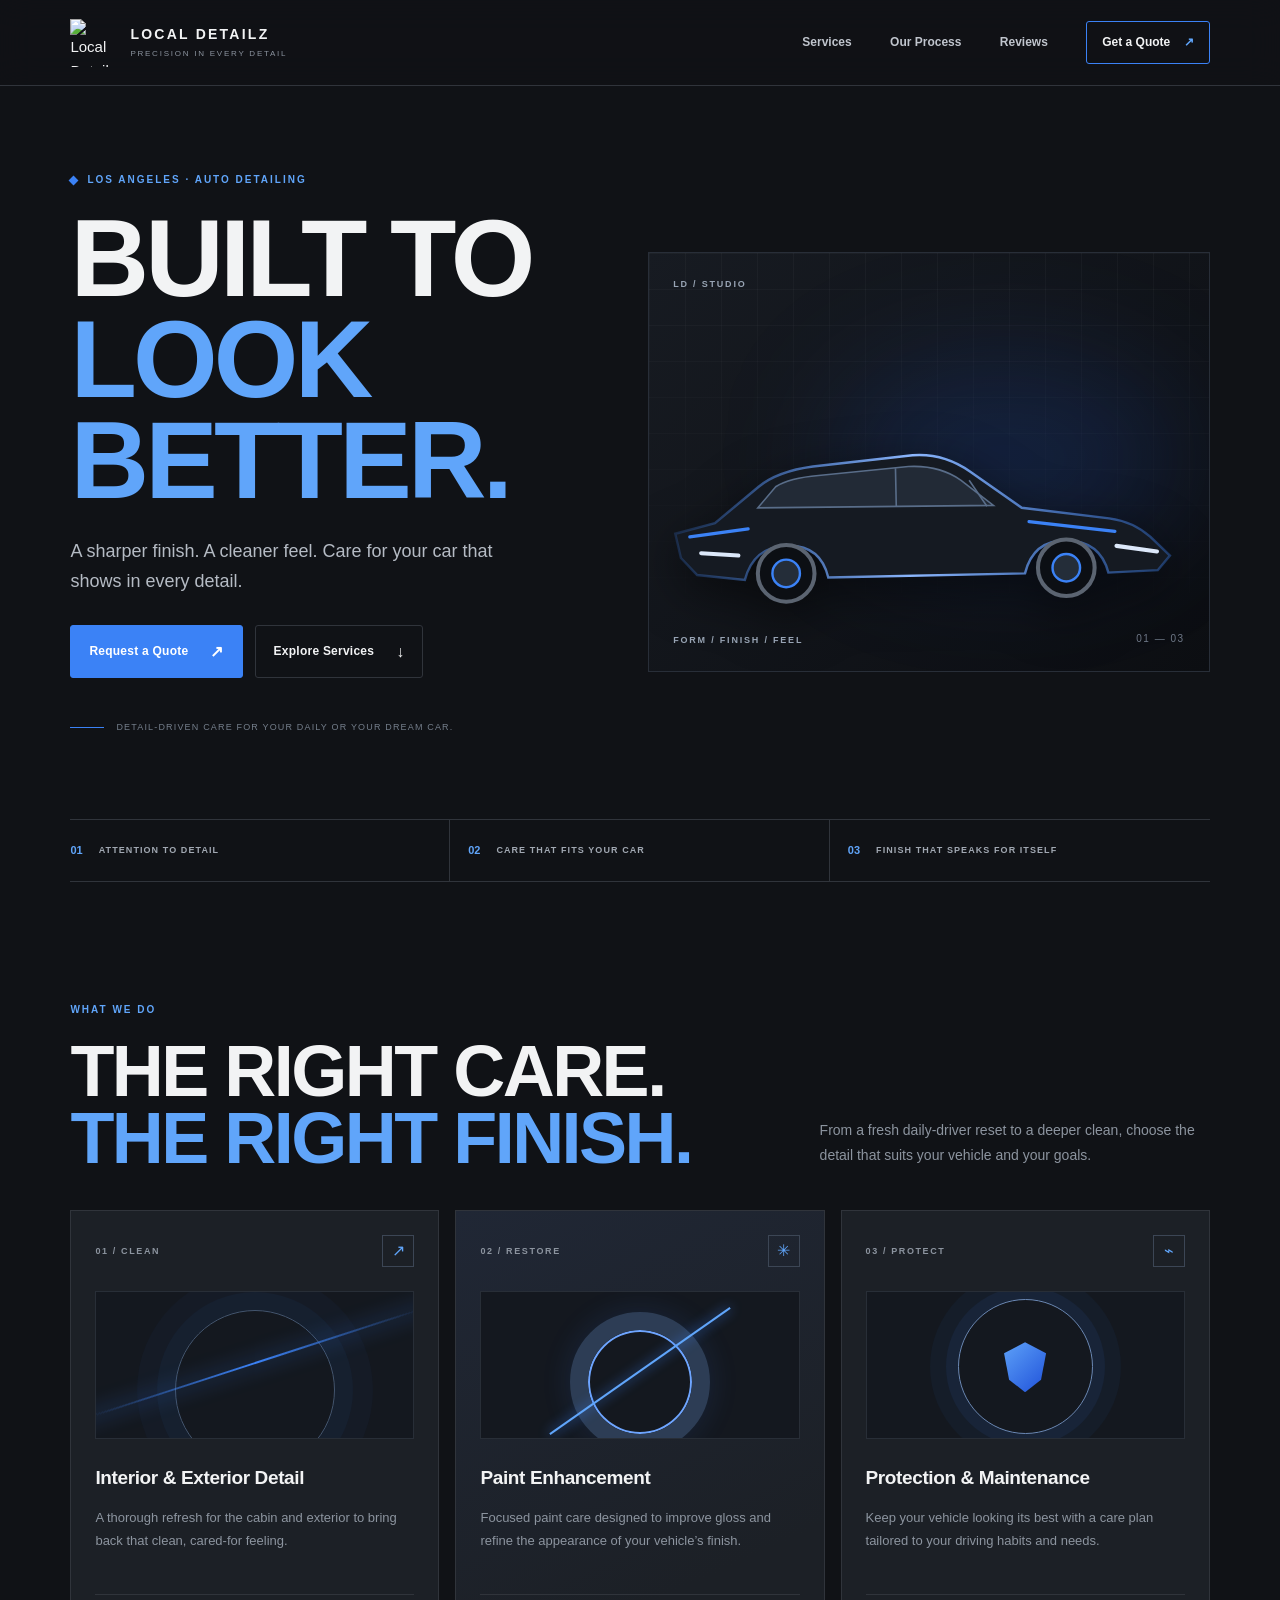
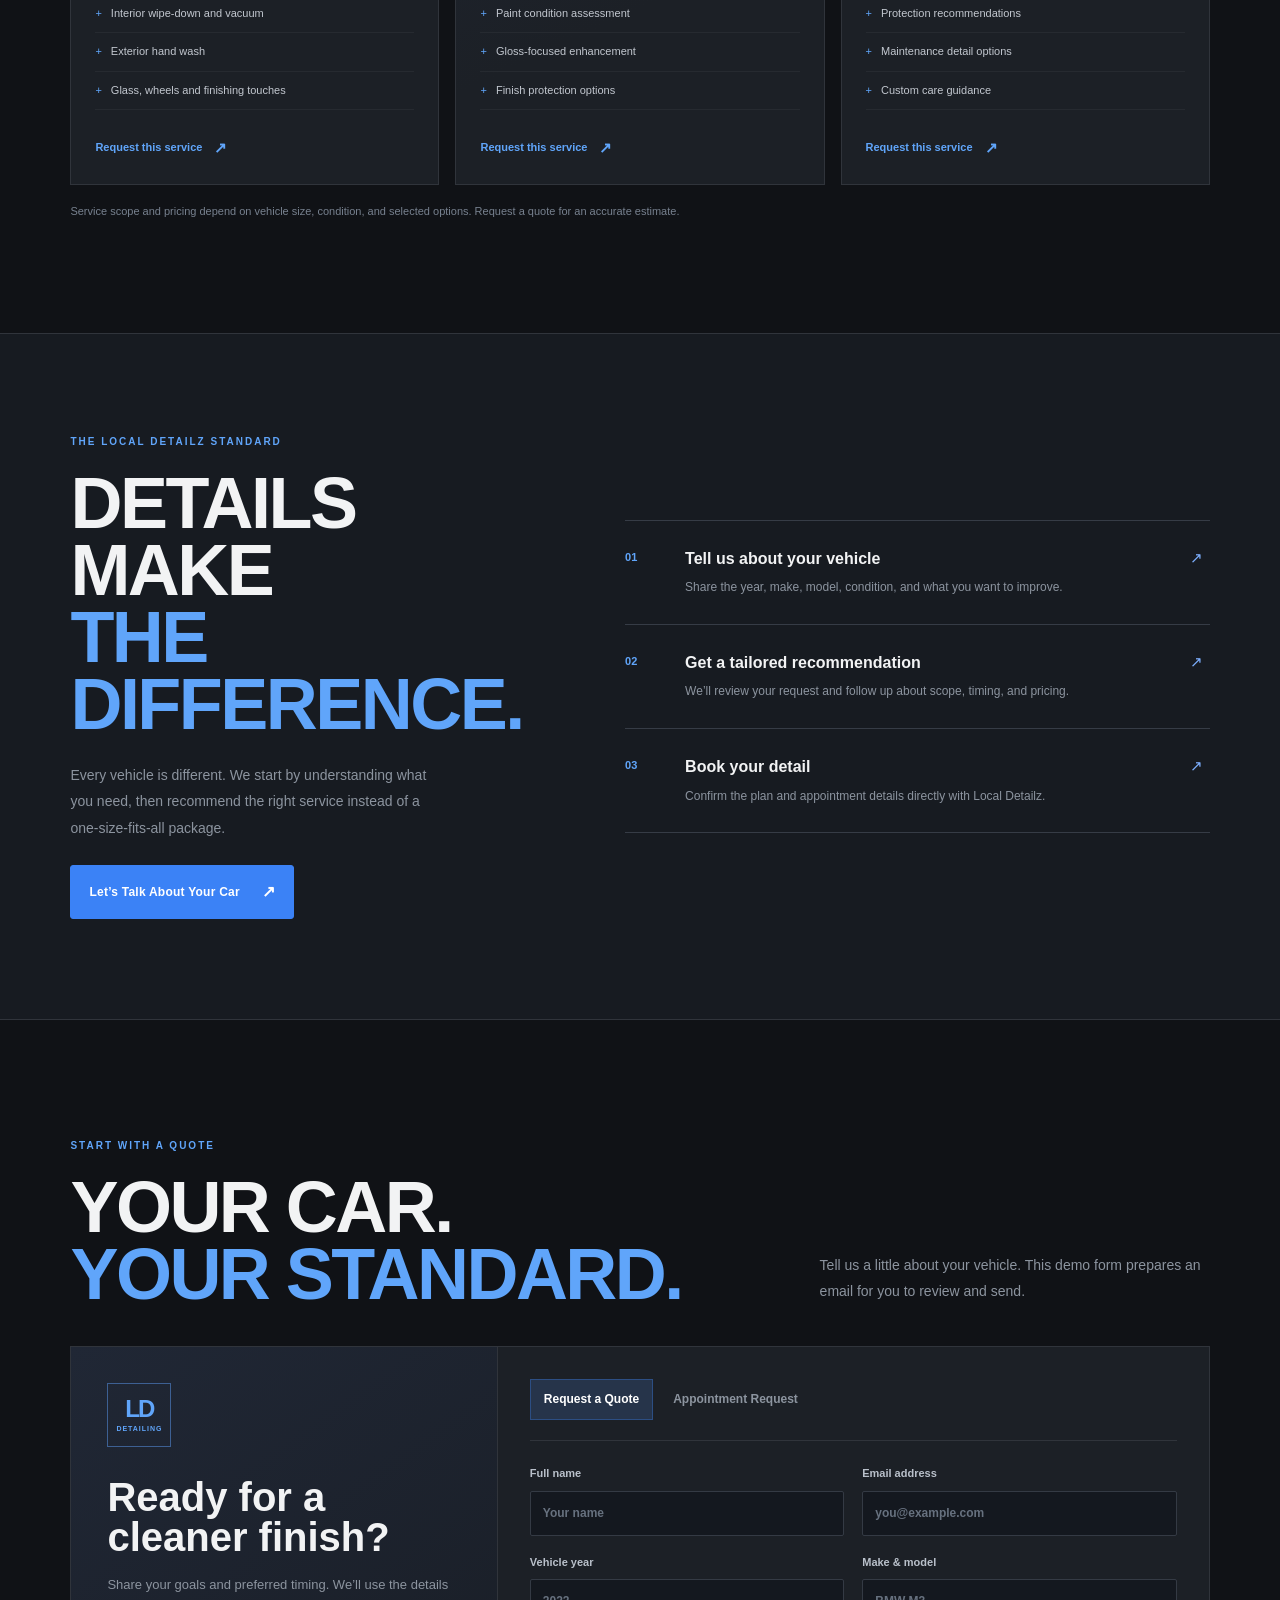
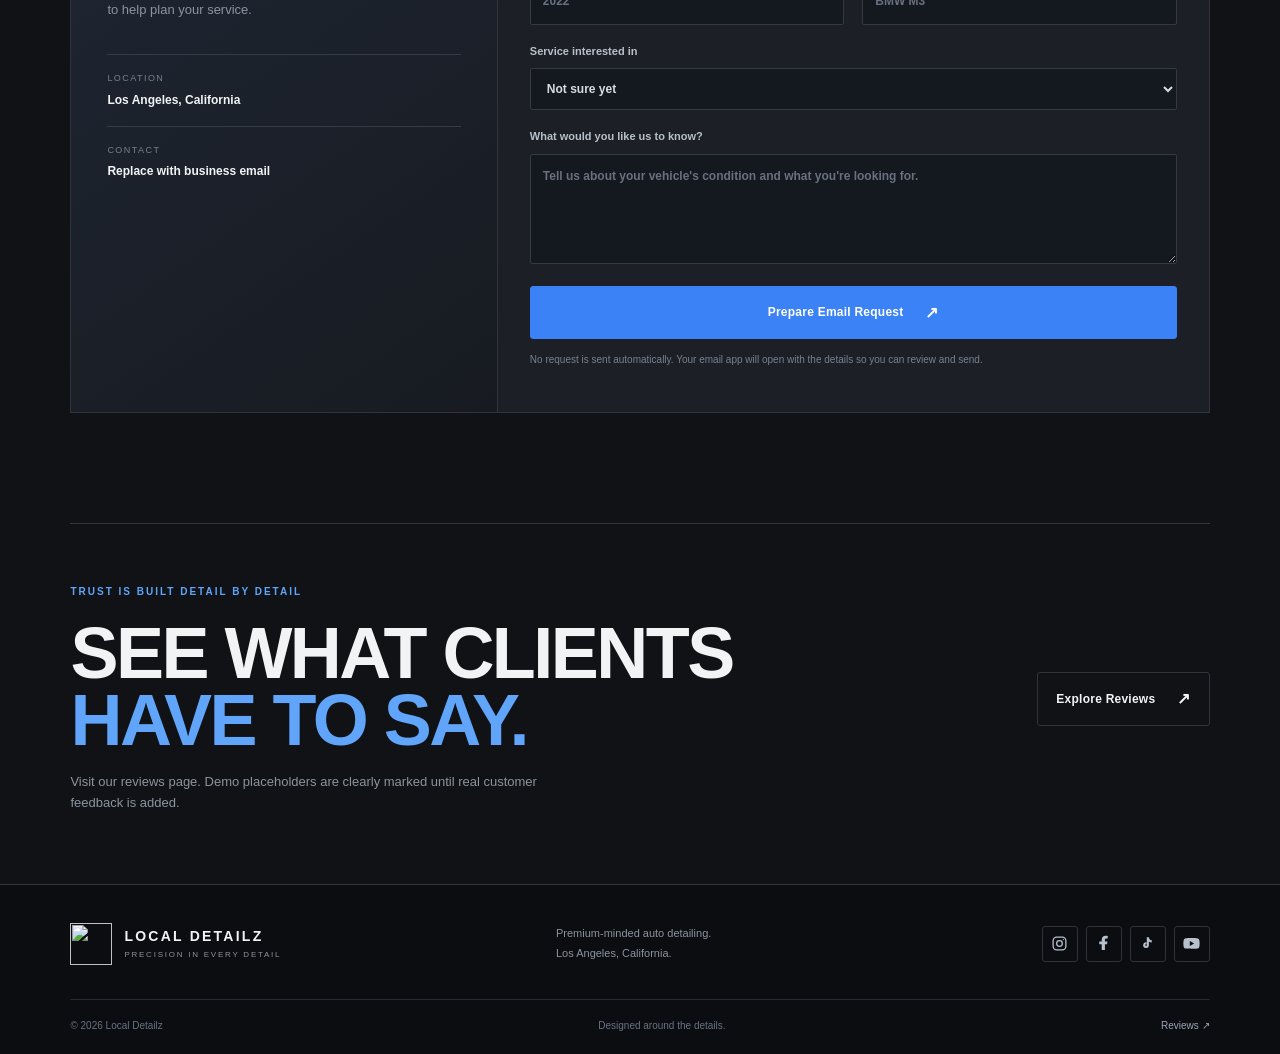
==== index.html @ 40fcb07e "Add files via upload" ====
<!doctype html>
<html lang="en">
<head>
  <meta charset="utf-8">
  <meta name="viewport" content="width=device-width, initial-scale=1">
  <meta name="theme-color" content="#101216">
  <meta name="description" content="Premium auto detailing in Los Angeles. Explore Local Detailz services and request a custom quote.">
  <title>Local Detailz | Premium Auto Detailing</title>
  <link rel="icon" href="localdetailz-logo.svg" type="image/svg+xml">
  <link rel="stylesheet" href="styles.css">
</head>
<body>
  <header class="site-header">
    <a class="brand" href="index.html" aria-label="Local Detailz home">
      <img class="brand-logo" src="localdetailz-logo.svg" alt="Local Detailz logo">
      <span class="brand-wordmark"><strong>LOCAL DETAILZ</strong><small>PRECISION IN EVERY DETAIL</small></span>
    </a>
    <button class="menu-toggle" id="menuToggle" type="button" aria-expanded="false" aria-controls="mainNav" aria-label="Open navigation"><span></span><span></span><span></span></button>
    <nav class="main-nav" id="mainNav" aria-label="Main navigation">
      <a href="#services">Services</a>
      <a href="#process">Our Process</a>
      <a href="reviews.html">Reviews</a>
      <a href="#contact" class="nav-cta">Get a Quote <span aria-hidden="true">↗</span></a>
    </nav>
  </header>

  <main>
    <section class="hero section-wrap">
      <div class="hero-copy">
        <p class="eyebrow"><span class="eyebrow-dot"></span> LOS ANGELES · AUTO DETAILING</p>
        <h1>BUILT TO<br><span>LOOK BETTER.</span></h1>
        <p class="hero-sub">A sharper finish. A cleaner feel. Care for your car that shows in every detail.</p>
        <div class="hero-actions">
          <a class="button button-primary" href="#contact">Request a Quote <span aria-hidden="true">↗</span></a>
          <a class="button button-ghost" href="#services">Explore Services <span aria-hidden="true">↓</span></a>
        </div>
        <div class="hero-note"><span class="note-line"></span><span>DETAIL-DRIVEN CARE FOR YOUR DAILY OR YOUR DREAM CAR.</span></div>
      </div>
      <div class="hero-art" role="img" aria-label="Abstract premium performance-car inspired graphic">
        <div class="art-grid"></div><div class="art-glow"></div>
        <div class="art-label art-label-top">LD / STUDIO</div>
        <svg class="car-line" viewBox="0 0 760 340" aria-hidden="true">
          <defs><linearGradient id="carStroke" x1="0" x2="1"><stop offset="0" stop-color="#3b82f6" stop-opacity=".2"/><stop offset=".48" stop-color="#8db8ff"/><stop offset="1" stop-color="#3b82f6" stop-opacity=".35"/></linearGradient></defs>
          <path d="M67 222 L116 209 L170 164 Q193 145 237 139 L360 125 Q398 122 431 145 L495 190 L603 203 Q633 207 654 226 L678 249 L663 267 L602 270 Q592 231 550 230 Q509 230 499 271 L256 276 Q246 235 204 237 Q164 238 153 279 L94 273 L74 252 Z" fill="#151a22" stroke="url(#carStroke)" stroke-width="3"/>
          <path d="M191 164 Q208 153 244 150 L355 139 Q393 137 420 156 L460 187 L169 190 Z" fill="#222a36" stroke="#596d89" stroke-width="2"/>
          <path d="M339 141 L340 188 M430 156 L452 188" stroke="#596d89" stroke-width="2"/>
          <path d="M85 226 L157 216 M504 207 L610 219" stroke="#3b82f6" stroke-width="4" stroke-linecap="round"/>
          <circle cx="204" cy="271" r="35" fill="#0c0f14" stroke="#5b6471" stroke-width="5"/><circle cx="204" cy="271" r="17" fill="#242d39" stroke="#3b82f6" stroke-width="3"/>
          <circle cx="550" cy="264" r="35" fill="#0c0f14" stroke="#5b6471" stroke-width="5"/><circle cx="550" cy="264" r="17" fill="#242d39" stroke="#3b82f6" stroke-width="3"/>
          <path d="M99 246 L145 249 M612 237 L662 244" stroke="#dce8fa" stroke-width="5" stroke-linecap="round"/>
        </svg>
        <div class="art-label art-label-bottom">FORM / FINISH / FEEL</div>
        <div class="art-index">01 — 03</div>
      </div>
      <div class="hero-bottom">
        <div><strong>01</strong><span>ATTENTION TO DETAIL</span></div>
        <div><strong>02</strong><span>CARE THAT FITS YOUR CAR</span></div>
        <div><strong>03</strong><span>FINISH THAT SPEAKS FOR ITSELF</span></div>
      </div>
    </section>

    <section class="section-wrap services-section" id="services">
      <div class="section-heading">
        <div><p class="eyebrow">WHAT WE DO</p><h2>THE RIGHT CARE.<br><span>THE RIGHT FINISH.</span></h2></div>
        <p class="section-intro">From a fresh daily-driver reset to a deeper clean, choose the detail that suits your vehicle and your goals.</p>
      </div>
      <div class="service-grid">
        <article class="service-card">
          <div class="service-top"><span class="service-number">01 / CLEAN</span><span class="service-icon">↗</span></div>
          <div class="service-visual visual-wash"><span class="visual-circle"></span><span class="visual-line"></span></div>
          <h3>Interior &amp; Exterior Detail</h3>
          <p>A thorough refresh for the cabin and exterior to bring back that clean, cared-for feeling.</p>
          <ul><li>Interior wipe-down and vacuum</li><li>Exterior hand wash</li><li>Glass, wheels and finishing touches</li></ul>
          <a class="text-link quote-service" href="#contact" data-service="Interior & Exterior Detail">Request this service <span>↗</span></a>
        </article>
        <article class="service-card service-featured">
          <div class="service-top"><span class="service-number">02 / RESTORE</span><span class="service-icon">✳</span></div>
          <div class="service-visual visual-polish"><span class="polish-disc"></span><span class="polish-shine"></span></div>
          <h3>Paint Enhancement</h3>
          <p>Focused paint care designed to improve gloss and refine the appearance of your vehicle’s finish.</p>
          <ul><li>Paint condition assessment</li><li>Gloss-focused enhancement</li><li>Finish protection options</li></ul>
          <a class="text-link quote-service" href="#contact" data-service="Paint Enhancement">Request this service <span>↗</span></a>
        </article>
        <article class="service-card">
          <div class="service-top"><span class="service-number">03 / PROTECT</span><span class="service-icon">⌁</span></div>
          <div class="service-visual visual-protect"><span class="protect-ring"></span><span class="protect-core"></span></div>
          <h3>Protection &amp; Maintenance</h3>
          <p>Keep your vehicle looking its best with a care plan tailored to your driving habits and needs.</p>
          <ul><li>Protection recommendations</li><li>Maintenance detail options</li><li>Custom care guidance</li></ul>
          <a class="text-link quote-service" href="#contact" data-service="Protection & Maintenance">Request this service <span>↗</span></a>
        </article>
      </div>
      <p class="small-note">Service scope and pricing depend on vehicle size, condition, and selected options. Request a quote for an accurate estimate.</p>
    </section>

    <section class="process-section" id="process">
      <div class="section-wrap process-inner">
        <div class="process-copy"><p class="eyebrow">THE LOCAL DETAILZ STANDARD</p><h2>DETAILS MAKE<br><span>THE DIFFERENCE.</span></h2><p>Every vehicle is different. We start by understanding what you need, then recommend the right service instead of a one-size-fits-all package.</p><a class="button button-primary" href="#contact">Let’s Talk About Your Car <span>↗</span></a></div>
        <div class="process-list">
          <div class="process-item"><span>01</span><div><h3>Tell us about your vehicle</h3><p>Share the year, make, model, condition, and what you want to improve.</p></div><span class="process-arrow">↗</span></div>
          <div class="process-item"><span>02</span><div><h3>Get a tailored recommendation</h3><p>We’ll review your request and follow up about scope, timing, and pricing.</p></div><span class="process-arrow">↗</span></div>
          <div class="process-item"><span>03</span><div><h3>Book your detail</h3><p>Confirm the plan and appointment details directly with Local Detailz.</p></div><span class="process-arrow">↗</span></div>
        </div>
      </div>
    </section>

    <section class="section-wrap contact-section" id="contact">
      <div class="section-heading">
        <div><p class="eyebrow">START WITH A QUOTE</p><h2>YOUR CAR.<br><span>YOUR STANDARD.</span></h2></div>
        <p class="section-intro">Tell us a little about your vehicle. This demo form prepares an email for you to review and send.</p>
      </div>
      <div class="contact-layout">
        <div class="contact-aside"><div class="contact-badge">LD<span>DETAILING</span></div><h3>Ready for a<br>cleaner finish?</h3><p>Share your goals and preferred timing. We’ll use the details to help plan your service.</p><div class="contact-detail"><span>LOCATION</span><strong>Los Angeles, California</strong></div><div class="contact-detail"><span>CONTACT</span><strong>Replace with business email</strong></div></div>
        <div class="form-panel">
          <div class="form-tabs" role="tablist" aria-label="Request type"><button class="form-tab active" id="quoteTab" type="button" role="tab" aria-selected="true" aria-controls="quotePanel">Request a Quote</button><button class="form-tab" id="scheduleTab" type="button" role="tab" aria-selected="false" aria-controls="schedulePanel">Appointment Request</button></div>
          <form id="quoteForm" class="request-form">
            <input type="hidden" id="requestType" value="Quote request">
            <div class="form-grid">
              <label>Full name<input id="customerName" name="name" autocomplete="name" required placeholder="Your name"></label>
              <label>Email address<input id="customerEmail" name="email" type="email" autocomplete="email" required placeholder="you@example.com"></label>
              <label>Vehicle year<input id="vehicleYear" name="year" inputmode="numeric" placeholder="2022"></label>
              <label>Make &amp; model<input id="vehicleModel" name="vehicle" placeholder="BMW M3"></label>
              <label class="full-field">Service interested in<select id="serviceSelect" name="service"><option value="Not sure yet">Not sure yet</option><option>Interior &amp; Exterior Detail</option><option>Paint Enhancement</option><option>Protection &amp; Maintenance</option><option>Other / custom request</option></select></label>
              <div id="schedulePanel" class="schedule-fields full-field" hidden>
                <label>Preferred date<input id="appointmentDate" name="date" type="date"></label>
                <label>Preferred time<select id="appointmentTime" name="time"><option value="Flexible">Flexible</option><option>Morning</option><option>Midday</option><option>Afternoon</option></select></label>
              </div>
              <label class="full-field">What would you like us to know?<textarea id="customerMessage" name="message" rows="4" placeholder="Tell us about your vehicle's condition and what you're looking for."></textarea></label>
            </div>
            <button class="button button-primary submit-button" type="submit">Prepare Email Request <span>↗</span></button>
            <p class="form-disclaimer">No request is sent automatically. Your email app will open with the details so you can review and send.</p>
            <p class="form-status" id="formStatus" role="status" aria-live="polite"></p>
          </form>
        </div>
      </div>
    </section>
    <section class="review-promo section-wrap"><div><p class="eyebrow">TRUST IS BUILT DETAIL BY DETAIL</p><h2>SEE WHAT CLIENTS<br><span>HAVE TO SAY.</span></h2><p>Visit our reviews page. Demo placeholders are clearly marked until real customer feedback is added.</p></div><a class="button button-ghost" href="reviews.html">Explore Reviews <span>↗</span></a></section>
  </main>

  <footer class="site-footer">
    <div class="footer-main"><a class="brand footer-brand" href="index.html"><img class="brand-logo" src="localdetailz-logo.svg" alt=""><span class="brand-wordmark"><strong>LOCAL DETAILZ</strong><small>PRECISION IN EVERY DETAIL</small></span></a><p>Premium-minded auto detailing.<br>Los Angeles, California.</p><div class="social-links" aria-label="Social media"><a href="#" data-social="Instagram" aria-label="Instagram" title="Add Instagram profile URL"><svg viewBox="0 0 24 24" aria-hidden="true"><rect x="3" y="3" width="18" height="18" rx="5"></rect><circle cx="12" cy="12" r="4"></circle><circle class="solid" cx="17.5" cy="6.5" r="1"></circle></svg></a><a href="#" data-social="Facebook" aria-label="Facebook" title="Add Facebook profile URL"><svg viewBox="0 0 24 24" aria-hidden="true"><path d="M14 21v-8h3l.5-4H14V7c0-1.2.4-2 2-2h2V1.5C17.2 1.3 16.1 1.2 15 1.2c-3.3 0-5.5 2-5.5 5.6V9H6v4h3.5v8z"></path></svg></a><a href="#" data-social="TikTok" aria-label="TikTok" title="Add TikTok profile URL"><svg viewBox="0 0 24 24" aria-hidden="true"><path d="M14 3v11.2a4.1 4.1 0 1 1-3.5-4.05v3.2a1.1 1.1 0 1 0 .5.95V3h3c.2 2.5 1.6 4.1 4 4.4v3.1c-1.5-.1-2.8-.6-4-1.5"></path></svg></a><a href="#" data-social="YouTube" aria-label="YouTube" title="Add YouTube channel URL"><svg viewBox="0 0 24 24" aria-hidden="true"><path d="M23 7.1a3 3 0 0 0-2.1-2.2C19 4.4 12 4.4 12 4.4s-7 0-8.9.5A3 3 0 0 0 1 7.1 31 31 0 0 0 .5 12 31 31 0 0 0 1 16.9a3 3 0 0 0 2.1 2.2c1.9.5 8.9.5 8.9.5s7 0 8.9-.5a3 3 0 0 0 2.1-2.2 31 31 0 0 0 .5-4.9 31 31 0 0 0-.5-4.9ZM9.6 15.6V8.4l6.2 3.6Z"></path></svg></a></div></div>
    <div class="footer-bottom"><span>© <span id="year"></span> Local Detailz</span><span>Designed around the details.</span><a href="reviews.html">Reviews ↗</a></div>
  </footer>
  <script src="script.js"></script>
</body>
</html>
---- styles.css ----
:root{
  --bg:#101216;--panel:#1c2026;--panel-2:#222730;--text:#f2f3f4;--muted:#8c949f;
  --blue:#3b82f6;--blue-bright:#60a5fa;--border:#30343b;--font-head:"Arial Narrow","Roboto Condensed",Impact,sans-serif;
  --font-body:Inter,-apple-system,BlinkMacSystemFont,"Segoe UI",Arial,sans-serif;
}
*{box-sizing:border-box}
html{scroll-behavior:smooth;scroll-padding-top:90px}
body{margin:0;background:var(--bg);color:var(--text);font:15px/1.6 var(--font-body)}
a{color:inherit;text-decoration:none}
button,input,select,textarea{font:inherit}
button,a{-webkit-tap-highlight-color:transparent}
button:focus-visible,a:focus-visible,input:focus-visible,select:focus-visible,textarea:focus-visible{outline:2px solid var(--blue-bright);outline-offset:4px}
img{max-width:100%}
.site-header{height:86px;padding:0 clamp(20px,5.5vw,84px);display:flex;align-items:center;justify-content:space-between;gap:28px;border-bottom:1px solid var(--border);background:rgba(16,18,22,.94);position:sticky;top:0;z-index:20;backdrop-filter:blur(16px)}
.brand{display:flex;align-items:center;gap:12px;min-width:0}
.brand-logo{display:block;width:48px;height:48px;object-fit:contain;flex:none}
.brand-wordmark{display:flex;flex-direction:column;line-height:1.2;letter-spacing:.1em}
.brand-wordmark strong{font-size:14px;font-weight:850;letter-spacing:.16em}
.brand-wordmark small{font-size:8px;letter-spacing:.22em;color:var(--muted);margin-top:6px}
.main-nav{display:flex;align-items:center;gap:clamp(20px,3vw,42px)}
.main-nav>a{font-size:12px;color:#c0c5cd;font-weight:650;transition:color .2s}
.main-nav>a:hover,.main-nav>a[aria-current=page]{color:var(--blue-bright)}
.main-nav .nav-cta{border:1px solid #3b82f6;padding:11px 15px;color:var(--text);border-radius:3px}
.main-nav .nav-cta span{color:var(--blue-bright);margin-left:10px}
.menu-toggle{display:none;background:transparent;border:1px solid var(--border);width:44px;height:42px;padding:11px;cursor:pointer;border-radius:3px}
.menu-toggle span{display:block;height:2px;background:var(--text);margin:4px 0;transition:transform .2s}
.section-wrap{width:min(1240px,calc(100% - 2*clamp(20px,5.5vw,84px)));margin-inline:auto}
.hero{padding-top:76px;display:grid;grid-template-columns:1fr 1.04fr;gap:38px;align-items:center;position:relative}
.hero-copy{padding:10px 0 28px}
.eyebrow{font-size:10px;letter-spacing:.2em;font-weight:800;color:var(--blue-bright);margin:0 0 20px;display:flex;align-items:center;gap:10px}
.eyebrow-dot{width:7px;height:7px;background:var(--blue);display:inline-block;transform:rotate(45deg)}
h1,h2,h3,p{margin-top:0}
h1,h2{font-family:var(--font-head);font-weight:900;letter-spacing:-.035em;line-height:.93}
.hero h1{font-size:clamp(58px,8.5vw,118px);margin:0 0 24px}
h1 span,h2 span{color:var(--blue-bright)}
.hero-sub{font-size:clamp(15px,1.5vw,18px);color:#b5bbc4;max-width:460px;line-height:1.7;margin-bottom:28px}
.hero-actions{display:flex;gap:12px;flex-wrap:wrap}
.button{display:inline-flex;justify-content:center;align-items:center;gap:22px;min-height:48px;padding:13px 18px;border:1px solid var(--border);font-size:12px;font-weight:800;letter-spacing:.02em;border-radius:3px;transition:transform .2s,border-color .2s,background .2s;cursor:pointer}
.button:hover{transform:translateY(-2px);border-color:var(--blue)}
.button span{font-size:16px}
.button-primary{background:var(--blue);border-color:var(--blue);color:white}
.button-primary:hover{background:#2563eb}
.button-ghost{background:transparent;color:var(--text)}
.hero-note{display:flex;align-items:center;gap:12px;color:#747e8b;font-size:9px;letter-spacing:.13em;margin-top:42px}
.note-line{width:34px;height:1px;background:var(--blue)}
.hero-art{height:420px;min-width:0;position:relative;overflow:hidden;background:linear-gradient(135deg,#171b22,#0c0e12);border:1px solid #282e38}
.art-grid{position:absolute;inset:0;background-image:linear-gradient(#ffffff08 1px,transparent 1px),linear-gradient(90deg,#ffffff08 1px,transparent 1px);background-size:36px 36px;mask-image:linear-gradient(to bottom,black,transparent)}
.art-glow{position:absolute;width:350px;height:200px;right:5%;top:25%;background:#2563eb2c;filter:blur(60px);border-radius:50%}
.car-line{position:absolute;width:110%;max-width:none;left:-5%;top:24%;filter:drop-shadow(0 15px 25px #0008)}
.art-label{position:absolute;font-size:9px;letter-spacing:.2em;color:#98a4b4;font-weight:800}
.art-label-top{top:24px;left:24px}.art-label-bottom{bottom:24px;left:24px}
.art-index{position:absolute;right:24px;bottom:24px;color:#6e7887;font-size:10px;letter-spacing:.15em}
.hero-bottom{grid-column:1/-1;display:grid;grid-template-columns:repeat(3,1fr);border-top:1px solid var(--border);border-bottom:1px solid var(--border);margin-top:18px}
.hero-bottom>div{display:flex;align-items:center;gap:16px;padding:22px 18px;border-right:1px solid var(--border)}
.hero-bottom>div:first-child{padding-left:0}.hero-bottom>div:last-child{border:0}
.hero-bottom strong{font-size:11px;color:var(--blue-bright)}.hero-bottom span{font-size:9px;letter-spacing:.12em;color:#a1a8b2;font-weight:750}
.services-section{padding-top:120px;padding-bottom:112px}
.section-heading{display:flex;justify-content:space-between;align-items:flex-end;gap:32px;margin-bottom:38px}
.section-heading h2,.process-copy h2,.review-promo h2,.review-cta h2{font-size:clamp(42px,5.8vw,72px);margin:0}
.section-intro{max-width:390px;color:var(--muted);font-size:14px;line-height:1.8;margin:0 0 4px}
.service-grid{display:grid;grid-template-columns:repeat(3,minmax(0,1fr));gap:16px}
.service-card{padding:24px;background:var(--panel);border:1px solid var(--border);min-width:0;transition:border-color .2s,transform .2s}
.service-card:hover{border-color:#465b7a;transform:translateY(-3px)}
.service-featured{background:linear-gradient(155deg,#202735,#1c2026 65%)}
.service-top{display:flex;justify-content:space-between;align-items:center}
.service-number{font-size:9px;letter-spacing:.18em;color:var(--muted);font-weight:800}
.service-icon{width:32px;height:32px;border:1px solid #3c4655;display:grid;place-items:center;color:var(--blue-bright);font-size:16px}
.service-visual{height:148px;position:relative;overflow:hidden;margin:24px 0;background:#14181f;border:1px solid #282e37}
.visual-circle{position:absolute;width:160px;height:160px;border:1px solid #43556e;border-radius:50%;left:calc(50% - 80px);top:18px;box-shadow:0 0 0 18px #3b82f60b,0 0 0 38px #3b82f608}
.visual-line{position:absolute;width:120%;height:2px;background:linear-gradient(90deg,transparent,var(--blue),transparent);top:70px;left:-10%;transform:rotate(-18deg);box-shadow:0 0 20px #3b82f6}
.polish-disc{position:absolute;width:140px;height:140px;border-radius:50%;border:18px solid #2d3d55;left:calc(50% - 70px);top:20px;box-shadow:inset 0 0 0 2px #6ea5ff,0 0 30px #3b82f622}
.polish-shine{position:absolute;width:220px;height:2px;top:78px;left:calc(50% - 110px);background:var(--blue-bright);transform:rotate(-35deg);box-shadow:0 0 12px #3b82f6}
.protect-ring{position:absolute;width:135px;height:135px;border-radius:50%;border:1px solid #6b89b6;left:calc(50% - 67px);top:7px;box-shadow:0 0 0 12px #3b82f612,0 0 0 28px #3b82f60b}
.protect-core{position:absolute;width:50px;height:50px;left:calc(50% - 25px);top:50px;background:linear-gradient(135deg,#60a5fa,#1d4ed8);clip-path:polygon(50% 0,92% 22%,82% 75%,50% 100%,18% 75%,8% 22%)}
.service-card h3{font-size:19px;margin:0 0 12px;letter-spacing:-.02em}
.service-card p{color:var(--muted);font-size:13px;line-height:1.8;min-height:70px;margin-bottom:18px}
.service-card ul{list-style:none;padding:0;margin:0 0 24px;border-top:1px solid var(--border)}
.service-card li{font-size:11px;color:#c2c7cf;padding:10px 0;border-bottom:1px solid #30343b80}
.service-card li:before{content:"+";color:var(--blue-bright);margin-right:9px}
.text-link{display:inline-flex;align-items:center;gap:12px;font-size:11px;font-weight:800;color:var(--blue-bright)}
.text-link span{font-size:15px}
.small-note{font-size:11px;color:#77818f;margin:18px 0 0}
.process-section{background:#171b21;border-top:1px solid var(--border);border-bottom:1px solid var(--border);padding:100px 0}
.process-inner{display:grid;grid-template-columns:.8fr 1.2fr;gap:clamp(40px,8vw,120px);align-items:center}
.process-copy>p:not(.eyebrow){color:var(--muted);max-width:360px;line-height:1.9;font-size:14px;margin:24px 0}
.process-list{border-top:1px solid #363c46}
.process-item{display:grid;grid-template-columns:42px 1fr 20px;gap:18px;padding:25px 0;border-bottom:1px solid #363c46;align-items:start}
.process-item>span:first-child{font-size:11px;color:var(--blue-bright);font-weight:800;padding-top:3px}
.process-item h3{font-size:16px;margin:0 0 6px}
.process-item p{font-size:12px;color:var(--muted);margin:0;line-height:1.8}
.process-arrow{color:#7dafff}
.contact-section{padding-top:118px;padding-bottom:110px}
.contact-layout{display:grid;grid-template-columns:.75fr 1.25fr;border:1px solid var(--border);background:var(--panel)}
.contact-aside{padding:36px;background:linear-gradient(145deg,#202735,#171b21);border-right:1px solid var(--border)}
.contact-badge{width:64px;height:64px;border:1px solid #3d6093;display:flex;align-items:center;justify-content:center;color:var(--blue-bright);font-size:24px;font-weight:900;letter-spacing:-.08em;margin-bottom:30px;flex-direction:column;line-height:1}
.contact-badge span{font-size:7px;letter-spacing:.14em;margin-top:4px}
.contact-aside h3{font-family:var(--font-head);font-size:40px;line-height:1;margin-bottom:16px}
.contact-aside>p{font-size:13px;color:var(--muted);line-height:1.9;margin-bottom:32px}
.contact-detail{border-top:1px solid #363c46;padding:16px 0;display:flex;flex-direction:column;gap:5px}
.contact-detail span{font-size:9px;letter-spacing:.16em;color:#77818f}
.contact-detail strong{font-size:12px;font-weight:650}
.form-panel{padding:32px}
.form-tabs{display:flex;gap:6px;padding-bottom:20px;border-bottom:1px solid var(--border);margin-bottom:24px}
.form-tab{border:1px solid transparent;background:transparent;color:var(--muted);padding:10px 13px;font-size:12px;font-weight:750;cursor:pointer}
.form-tab.active{color:white;background:#26344a;border-color:#3b82f655}
.form-grid{display:grid;grid-template-columns:repeat(2,minmax(0,1fr));gap:18px}
.form-grid label{font-size:11px;color:#b9c0ca;font-weight:700;display:flex;flex-direction:column;gap:8px;min-width:0}
.full-field{grid-column:1/-1}
input,select,textarea{width:100%;background:#14181f;border:1px solid #343a44;color:var(--text);border-radius:2px;padding:12px;font-size:12px;min-width:0}
input::placeholder,textarea::placeholder{color:#67717f}
select{color:#d7dce3}textarea{resize:vertical;min-height:110px}
.schedule-fields{display:grid;grid-template-columns:repeat(2,minmax(0,1fr));gap:18px}
.schedule-fields[hidden]{display:none}
.submit-button{width:100%;margin-top:22px}
.form-disclaimer,.form-status{font-size:10px;color:#77818f;line-height:1.7;margin:12px 0 0}
.form-status{color:var(--blue-bright)}
.review-promo{border-top:1px solid var(--border);padding-top:60px;padding-bottom:70px;display:flex;justify-content:space-between;align-items:center;gap:30px}
.review-promo>div>p:not(.eyebrow){color:var(--muted);font-size:13px;max-width:500px;margin:18px 0 0}
.site-footer{background:#0b0d11;border-top:1px solid var(--border);padding:38px clamp(20px,5.5vw,84px) 20px}
.footer-main{display:grid;grid-template-columns:1fr 1fr auto;gap:28px;align-items:center;padding-bottom:34px}
.footer-brand .brand-logo{width:42px;height:42px}
.footer-main>p{font-size:11px;line-height:1.8;color:var(--muted);margin:0}
.social-links{display:flex;gap:8px}
.social-links a{width:36px;height:36px;border:1px solid var(--border);display:grid;place-items:center;color:#b7c1ce;border-radius:3px;transition:border-color .2s,color .2s}
.social-links a:hover{border-color:var(--blue);color:var(--blue-bright)}
.social-links svg{width:17px;height:17px;fill:none;stroke:currentColor;stroke-width:1.8;stroke-linecap:round;stroke-linejoin:round}
.social-links svg path{fill:currentColor;stroke:none}.social-links svg .solid{fill:currentColor;stroke:none}
.social-letter{font-size:11px;font-weight:850}
.footer-bottom{border-top:1px solid #272c34;padding-top:18px;display:flex;justify-content:space-between;gap:15px;font-size:10px;color:#687382}
.footer-bottom a{color:#9ba5b3}.footer-bottom a:hover{color:var(--blue-bright)}
/* Reviews page */
.reviews-hero{padding-top:80px;padding-bottom:55px}
.reviews-hero h1{font-size:clamp(52px,8vw,100px);margin:0 0 22px}
.reviews-hero .hero-sub{max-width:650px}
.demo-notice{display:flex;gap:15px;align-items:flex-start;padding:15px 18px;background:#1c2026;border:1px solid #3a4555;border-left:3px solid var(--blue);max-width:720px;font-size:12px;color:#aeb7c4;line-height:1.7}
.demo-notice strong{color:var(--blue-bright);font-size:10px;letter-spacing:.12em;white-space:nowrap}
.reviews-content{padding-bottom:90px}
.review-grid{display:grid;grid-template-columns:repeat(3,minmax(0,1fr));gap:16px}
.review-card{padding:24px;background:var(--panel);border:1px solid var(--border);min-width:0}
.review-card-top{display:flex;flex-wrap:wrap;justify-content:space-between;gap:10px;align-items:center}
.demo-pill{font-size:8px;letter-spacing:.1em;font-weight:850;color:#9ebff4;border:1px solid #3b82f655;background:#3b82f610;padding:6px 8px}
.review-stars{letter-spacing:.12em;color:var(--blue-bright);font-size:13px}
.review-quote{font-size:16px;line-height:1.8;margin:25px 0;min-height:86px;color:#e1e5eb}
.review-author{display:flex;gap:12px;align-items:center;border-top:1px solid var(--border);padding-top:18px}
.review-avatar{width:36px;height:36px;border-radius:50%;display:grid;place-items:center;background:#27344a;color:var(--blue-bright);font-weight:800}
.review-author div{display:flex;flex-direction:column;gap:3px}
.review-author strong{font-size:11px}.review-author small{font-size:10px;color:var(--muted)}
.review-actions{margin:28px 0 70px}
.review-actions .small-note{margin-top:10px}
.review-cta{padding:36px;background:var(--panel);border:1px solid var(--border);display:flex;justify-content:space-between;align-items:center;gap:25px}
.review-cta h2{font-size:clamp(38px,5vw,58px)}
@media(max-width:900px){
 .hero{grid-template-columns:1fr 1fr;gap:22px}.hero-art{height:360px}.hero h1{font-size:clamp(56px,8vw,88px)}
 .service-card{padding:18px}.process-inner{gap:40px}.contact-aside{padding:26px}.form-panel{padding:24px}
}
@media(max-width:720px){
 .site-header{height:74px;padding-inline:20px}.brand-logo{width:42px;height:42px}.brand-wordmark strong{font-size:12px}.brand-wordmark small{font-size:7px}
 .menu-toggle{display:block;flex:none}.main-nav{display:none;position:absolute;left:0;right:0;top:73px;background:#15191f;border-bottom:1px solid var(--border);padding:18px 20px 22px;align-items:stretch;gap:0;flex-direction:column}
 .main-nav.open{display:flex}.main-nav>a{padding:14px 2px;border-bottom:1px solid #2b3038}.main-nav .nav-cta{margin-top:12px;text-align:center;border:1px solid var(--blue);padding:13px}
 .menu-toggle[aria-expanded=true] span:first-child{transform:translateY(6px) rotate(45deg)}.menu-toggle[aria-expanded=true] span:nth-child(2){opacity:0}.menu-toggle[aria-expanded=true] span:last-child{transform:translateY(-6px) rotate(-45deg)}
 .section-wrap{width:calc(100% - 40px)}.hero{padding-top:48px;grid-template-columns:1fr;gap:28px}.hero-copy{padding-bottom:0}.hero h1{font-size:clamp(62px,16vw,92px)}.hero-art{height:290px}.car-line{top:22%}
 .hero-bottom{grid-template-columns:1fr;margin-top:0}.hero-bottom>div,.hero-bottom>div:first-child{padding:15px 0;border-right:0;border-bottom:1px solid var(--border)}.hero-bottom>div:last-child{border-bottom:0}
 .services-section,.contact-section{padding-top:78px;padding-bottom:75px}.section-heading{display:block;margin-bottom:28px}.section-heading h2,.process-copy h2,.review-promo h2{font-size:clamp(42px,12vw,62px)}.section-intro{margin-top:20px}
 .service-grid{grid-template-columns:1fr}.service-card p{min-height:0}.service-visual{height:130px}
 .process-section{padding:72px 0}.process-inner{grid-template-columns:1fr;gap:38px}.process-copy>p:not(.eyebrow){max-width:520px}
 .contact-layout{grid-template-columns:1fr}.contact-aside{border-right:0;border-bottom:1px solid var(--border)}.contact-aside h3{font-size:34px}.form-panel{padding:20px}
 .review-promo{padding-top:42px;padding-bottom:48px;align-items:flex-start;flex-direction:column}.footer-main{grid-template-columns:1fr;gap:20px;align-items:start}.footer-bottom{flex-wrap:wrap}.reviews-hero{padding-top:56px}.reviews-hero h1{font-size:clamp(52px,13vw,76px)}
 .review-grid{grid-template-columns:1fr}.review-quote{min-height:0}.review-cta{align-items:flex-start;flex-direction:column}.review-cta h2{font-size:clamp(38px,10vw,54px)}
}
@media(max-width:420px){.form-grid,.schedule-fields{grid-template-columns:1fr}.full-field{grid-column:auto}.hero-actions .button{flex:1}.button{gap:12px;padding-inline:13px}.form-tabs{gap:0}.form-tab{padding:10px 8px;font-size:11px}}
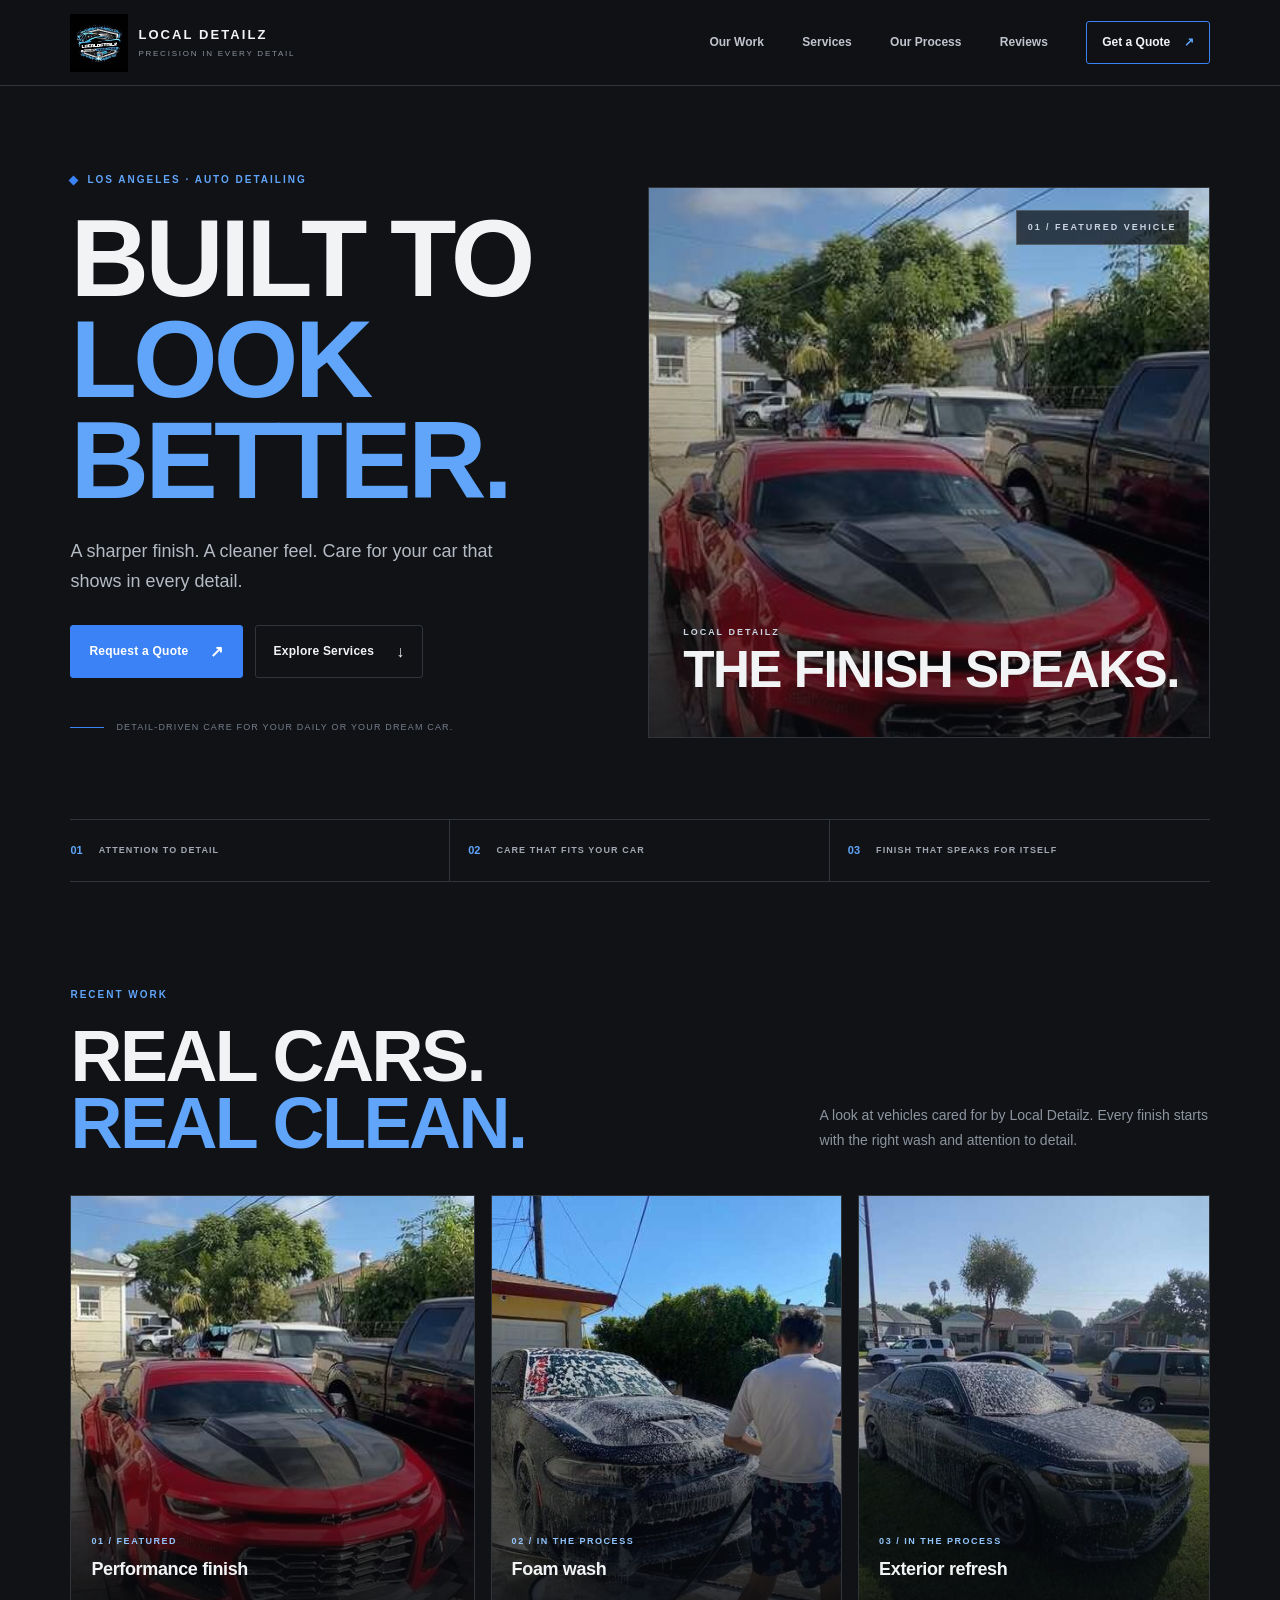
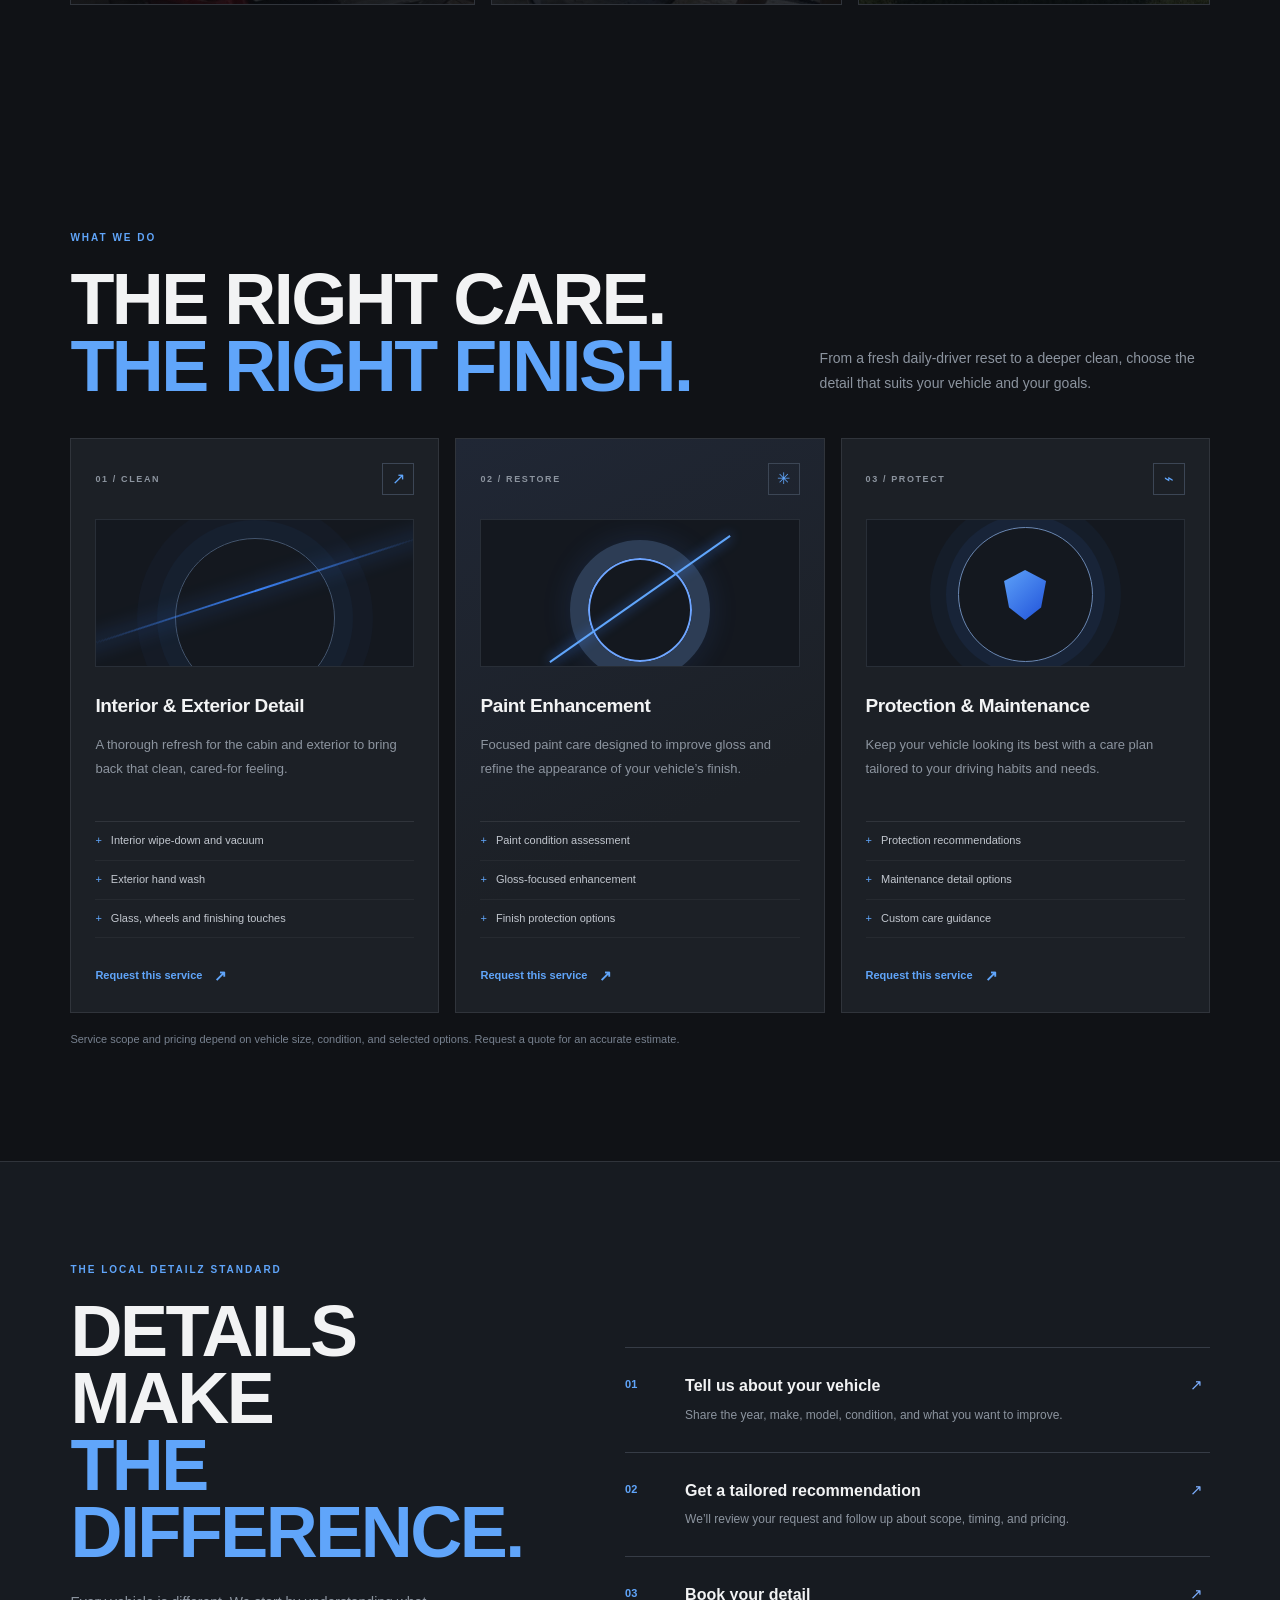
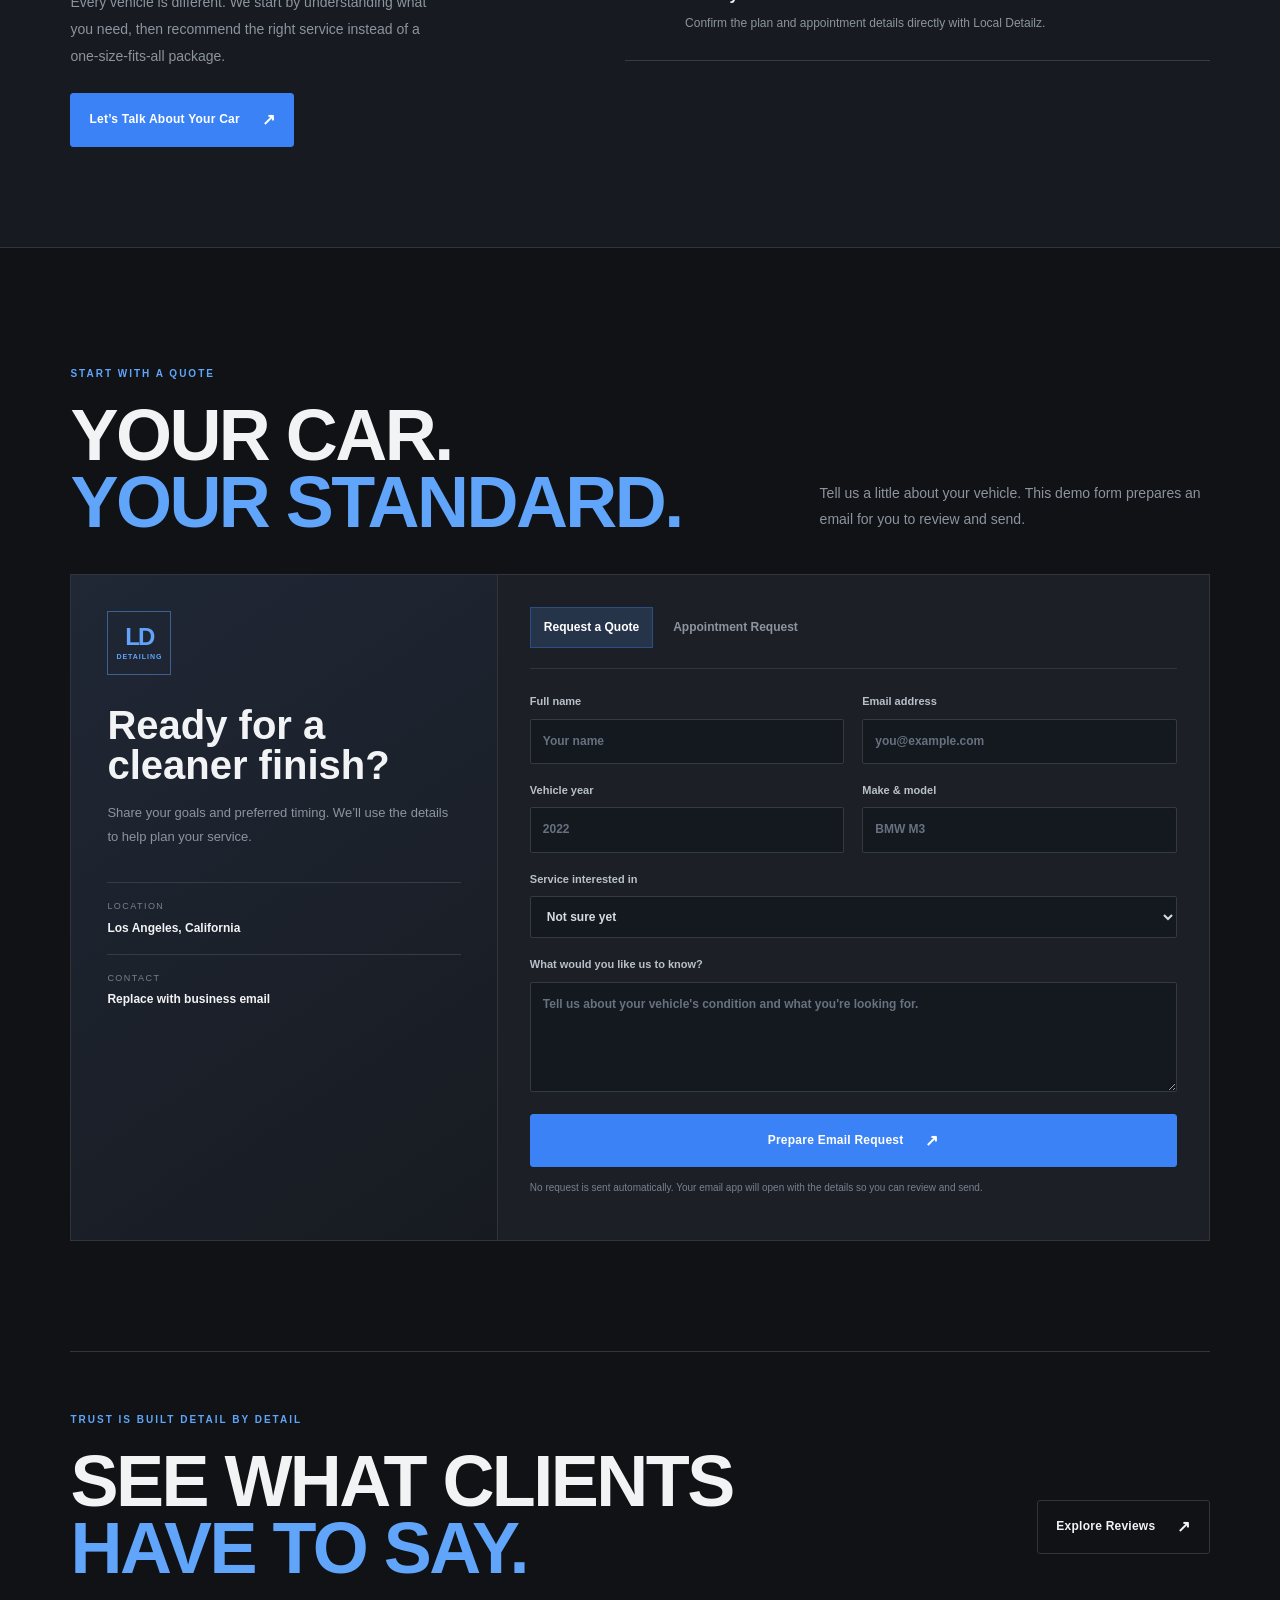
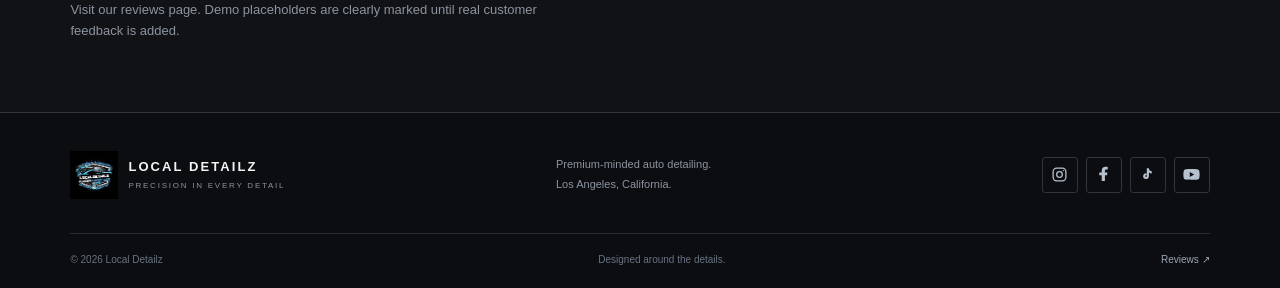
==== commit 2242631a: "Add files via upload" ====
--- a/index.html
+++ b/index.html
@@ -12,12 +12,12 @@
 <body>
   <header class="site-header">
     <a class="brand" href="index.html" aria-label="Local Detailz home">
-      <img class="brand-logo" src="localdetailz-logo.svg" alt="Local Detailz logo">
+      <img class="brand-logo" src="images/local-detailz-original-logo.jpg" alt="Local Detailz logo">
       <span class="brand-wordmark"><strong>LOCAL DETAILZ</strong><small>PRECISION IN EVERY DETAIL</small></span>
     </a>
     <button class="menu-toggle" id="menuToggle" type="button" aria-expanded="false" aria-controls="mainNav" aria-label="Open navigation"><span></span><span></span><span></span></button>
     <nav class="main-nav" id="mainNav" aria-label="Main navigation">
-      <a href="#services">Services</a>
+      <a href="#our-work">Our Work</a><a href="#services">Services</a>
       <a href="#process">Our Process</a>
       <a href="reviews.html">Reviews</a>
       <a href="#contact" class="nav-cta">Get a Quote <span aria-hidden="true">↗</span></a>
@@ -36,26 +36,37 @@
         </div>
         <div class="hero-note"><span class="note-line"></span><span>DETAIL-DRIVEN CARE FOR YOUR DAILY OR YOUR DREAM CAR.</span></div>
       </div>
-      <div class="hero-art" role="img" aria-label="Abstract premium performance-car inspired graphic">
-        <div class="art-grid"></div><div class="art-glow"></div>
-        <div class="art-label art-label-top">LD / STUDIO</div>
-        <svg class="car-line" viewBox="0 0 760 340" aria-hidden="true">
-          <defs><linearGradient id="carStroke" x1="0" x2="1"><stop offset="0" stop-color="#3b82f6" stop-opacity=".2"/><stop offset=".48" stop-color="#8db8ff"/><stop offset="1" stop-color="#3b82f6" stop-opacity=".35"/></linearGradient></defs>
-          <path d="M67 222 L116 209 L170 164 Q193 145 237 139 L360 125 Q398 122 431 145 L495 190 L603 203 Q633 207 654 226 L678 249 L663 267 L602 270 Q592 231 550 230 Q509 230 499 271 L256 276 Q246 235 204 237 Q164 238 153 279 L94 273 L74 252 Z" fill="#151a22" stroke="url(#carStroke)" stroke-width="3"/>
-          <path d="M191 164 Q208 153 244 150 L355 139 Q393 137 420 156 L460 187 L169 190 Z" fill="#222a36" stroke="#596d89" stroke-width="2"/>
-          <path d="M339 141 L340 188 M430 156 L452 188" stroke="#596d89" stroke-width="2"/>
-          <path d="M85 226 L157 216 M504 207 L610 219" stroke="#3b82f6" stroke-width="4" stroke-linecap="round"/>
-          <circle cx="204" cy="271" r="35" fill="#0c0f14" stroke="#5b6471" stroke-width="5"/><circle cx="204" cy="271" r="17" fill="#242d39" stroke="#3b82f6" stroke-width="3"/>
-          <circle cx="550" cy="264" r="35" fill="#0c0f14" stroke="#5b6471" stroke-width="5"/><circle cx="550" cy="264" r="17" fill="#242d39" stroke="#3b82f6" stroke-width="3"/>
-          <path d="M99 246 L145 249 M612 237 L662 244" stroke="#dce8fa" stroke-width="5" stroke-linecap="round"/>
-        </svg>
-        <div class="art-label art-label-bottom">FORM / FINISH / FEEL</div>
-        <div class="art-index">01 — 03</div>
+      <div class="hero-photo">
+        <img src="images/camaro-detail.jpg" alt="Red performance car with a detailed hood and front end">
+        <div class="photo-overlay"></div>
+        <div class="photo-caption"><span>LOCAL DETAILZ</span><strong>THE FINISH SPEAKS.</strong></div>
+        <span class="photo-index">01 / FEATURED VEHICLE</span>
       </div>
       <div class="hero-bottom">
         <div><strong>01</strong><span>ATTENTION TO DETAIL</span></div>
         <div><strong>02</strong><span>CARE THAT FITS YOUR CAR</span></div>
         <div><strong>03</strong><span>FINISH THAT SPEAKS FOR ITSELF</span></div>
+      </div>
+    </section>
+
+    <section class="section-wrap work-section" id="our-work">
+      <div class="section-heading">
+        <div><p class="eyebrow">RECENT WORK</p><h2>REAL CARS.<br><span>REAL CLEAN.</span></h2></div>
+        <p class="section-intro">A look at vehicles cared for by Local Detailz. Every finish starts with the right wash and attention to detail.</p>
+      </div>
+      <div class="work-grid">
+        <figure class="work-card work-card-tall">
+          <img src="images/camaro-detail.jpg" alt="Red Camaro with a dark detailed hood and front splitter" loading="lazy">
+          <figcaption><span>01 / FEATURED</span><strong>Performance finish</strong></figcaption>
+        </figure>
+        <figure class="work-card">
+          <img src="images/charger-foam-wash.jpg" alt="Dark sedan covered in foam during a hand wash" loading="lazy">
+          <figcaption><span>02 / IN THE PROCESS</span><strong>Foam wash</strong></figcaption>
+        </figure>
+        <figure class="work-card">
+          <img src="images/honda-exterior-wash.jpg" alt="Dark sedan covered in foam outdoors before rinsing" loading="lazy">
+          <figcaption><span>03 / IN THE PROCESS</span><strong>Exterior refresh</strong></figcaption>
+        </figure>
       </div>
     </section>
 
@@ -138,7 +149,7 @@
   </main>
 
   <footer class="site-footer">
-    <div class="footer-main"><a class="brand footer-brand" href="index.html"><img class="brand-logo" src="localdetailz-logo.svg" alt=""><span class="brand-wordmark"><strong>LOCAL DETAILZ</strong><small>PRECISION IN EVERY DETAIL</small></span></a><p>Premium-minded auto detailing.<br>Los Angeles, California.</p><div class="social-links" aria-label="Social media"><a href="#" data-social="Instagram" aria-label="Instagram" title="Add Instagram profile URL"><svg viewBox="0 0 24 24" aria-hidden="true"><rect x="3" y="3" width="18" height="18" rx="5"></rect><circle cx="12" cy="12" r="4"></circle><circle class="solid" cx="17.5" cy="6.5" r="1"></circle></svg></a><a href="#" data-social="Facebook" aria-label="Facebook" title="Add Facebook profile URL"><svg viewBox="0 0 24 24" aria-hidden="true"><path d="M14 21v-8h3l.5-4H14V7c0-1.2.4-2 2-2h2V1.5C17.2 1.3 16.1 1.2 15 1.2c-3.3 0-5.5 2-5.5 5.6V9H6v4h3.5v8z"></path></svg></a><a href="#" data-social="TikTok" aria-label="TikTok" title="Add TikTok profile URL"><svg viewBox="0 0 24 24" aria-hidden="true"><path d="M14 3v11.2a4.1 4.1 0 1 1-3.5-4.05v3.2a1.1 1.1 0 1 0 .5.95V3h3c.2 2.5 1.6 4.1 4 4.4v3.1c-1.5-.1-2.8-.6-4-1.5"></path></svg></a><a href="#" data-social="YouTube" aria-label="YouTube" title="Add YouTube channel URL"><svg viewBox="0 0 24 24" aria-hidden="true"><path d="M23 7.1a3 3 0 0 0-2.1-2.2C19 4.4 12 4.4 12 4.4s-7 0-8.9.5A3 3 0 0 0 1 7.1 31 31 0 0 0 .5 12 31 31 0 0 0 1 16.9a3 3 0 0 0 2.1 2.2c1.9.5 8.9.5 8.9.5s7 0 8.9-.5a3 3 0 0 0 2.1-2.2 31 31 0 0 0 .5-4.9 31 31 0 0 0-.5-4.9ZM9.6 15.6V8.4l6.2 3.6Z"></path></svg></a></div></div>
+    <div class="footer-main"><a class="brand footer-brand" href="index.html"><img class="brand-logo" src="images/local-detailz-original-logo.jpg" alt=""><span class="brand-wordmark"><strong>LOCAL DETAILZ</strong><small>PRECISION IN EVERY DETAIL</small></span></a><p>Premium-minded auto detailing.<br>Los Angeles, California.</p><div class="social-links" aria-label="Social media"><a href="#" data-social="Instagram" aria-label="Instagram" title="Add Instagram profile URL"><svg viewBox="0 0 24 24" aria-hidden="true"><rect x="3" y="3" width="18" height="18" rx="5"></rect><circle cx="12" cy="12" r="4"></circle><circle class="solid" cx="17.5" cy="6.5" r="1"></circle></svg></a><a href="#" data-social="Facebook" aria-label="Facebook" title="Add Facebook profile URL"><svg viewBox="0 0 24 24" aria-hidden="true"><path d="M14 21v-8h3l.5-4H14V7c0-1.2.4-2 2-2h2V1.5C17.2 1.3 16.1 1.2 15 1.2c-3.3 0-5.5 2-5.5 5.6V9H6v4h3.5v8z"></path></svg></a><a href="#" data-social="TikTok" aria-label="TikTok" title="Add TikTok profile URL"><svg viewBox="0 0 24 24" aria-hidden="true"><path d="M14 3v11.2a4.1 4.1 0 1 1-3.5-4.05v3.2a1.1 1.1 0 1 0 .5.95V3h3c.2 2.5 1.6 4.1 4 4.4v3.1c-1.5-.1-2.8-.6-4-1.5"></path></svg></a><a href="#" data-social="YouTube" aria-label="YouTube" title="Add YouTube channel URL"><svg viewBox="0 0 24 24" aria-hidden="true"><path d="M23 7.1a3 3 0 0 0-2.1-2.2C19 4.4 12 4.4 12 4.4s-7 0-8.9.5A3 3 0 0 0 1 7.1 31 31 0 0 0 .5 12 31 31 0 0 0 1 16.9a3 3 0 0 0 2.1 2.2c1.9.5 8.9.5 8.9.5s7 0 8.9-.5a3 3 0 0 0 2.1-2.2 31 31 0 0 0 .5-4.9 31 31 0 0 0-.5-4.9ZM9.6 15.6V8.4l6.2 3.6Z"></path></svg></a></div></div>
     <div class="footer-bottom"><span>© <span id="year"></span> Local Detailz</span><span>Designed around the details.</span><a href="reviews.html">Reviews ↗</a></div>
   </footer>
   <script src="script.js"></script>
--- a/styles.css
+++ b/styles.css
@@ -168,3 +168,52 @@
  .review-grid{grid-template-columns:1fr}.review-quote{min-height:0}.review-cta{align-items:flex-start;flex-direction:column}.review-cta h2{font-size:clamp(38px,10vw,54px)}
 }
 @media(max-width:420px){.form-grid,.schedule-fields{grid-template-columns:1fr}.full-field{grid-column:auto}.hero-actions .button{flex:1}.button{gap:12px;padding-inline:13px}.form-tabs{gap:0}.form-tab{padding:10px 8px;font-size:11px}}
+
+
+/* Real Local Detailz photography and clean vector branding */
+.brand-logo{width:clamp(74px,8vw,108px);height:54px;object-fit:contain;image-rendering:auto}
+.brand{gap:10px}
+.brand-wordmark strong{font-size:13px}
+.hero-photo{height:clamp(360px,43vw,560px);min-width:0;position:relative;overflow:hidden;background:#151a22;border:1px solid #30343b}
+.hero-photo>img{width:100%;height:100%;display:block;object-fit:cover;object-position:center 42%;filter:saturate(.94);transform:scale(1.015)}
+.photo-overlay{position:absolute;inset:0;background:linear-gradient(180deg,#080b1010 25%,#080b10aa 100%),linear-gradient(90deg,#10121620,#10121600 55%)}
+.photo-caption{position:absolute;left:clamp(18px,3vw,34px);bottom:clamp(24px,4vw,42px);display:flex;flex-direction:column;gap:7px}
+.photo-caption span,.photo-index{font-size:9px;letter-spacing:.22em;color:#cbd5e1;font-weight:800}
+.photo-caption strong{font-family:var(--font-head);font-size:clamp(30px,4vw,52px);line-height:.95;letter-spacing:-.03em}
+.photo-index{position:absolute;right:20px;top:22px;background:#101216b8;border:1px solid #ffffff30;padding:9px 11px}
+.work-section{padding-top:105px;padding-bottom:105px}
+.work-grid{display:grid;grid-template-columns:1.15fr 1fr 1fr;gap:16px;align-items:stretch}
+.work-card{margin:0;min-width:0;position:relative;overflow:hidden;background:#1c2026;border:1px solid var(--border);min-height:300px}
+.work-card-tall{min-height:410px}
+.work-card img{width:100%;height:100%;position:absolute;inset:0;display:block;object-fit:cover;transition:transform .5s ease}
+.work-card:hover img{transform:scale(1.035)}
+.work-card:after{content:"";position:absolute;inset:30% 0 0;background:linear-gradient(180deg,transparent,#080a0edb)}
+.work-card figcaption{position:absolute;z-index:1;left:20px;right:20px;bottom:20px;display:flex;flex-direction:column;gap:7px}
+.work-card figcaption span{font-size:9px;letter-spacing:.17em;color:#93c5fd;font-weight:800}
+.work-card figcaption strong{font-size:18px;letter-spacing:-.02em}
+.service-visual{overflow:hidden}
+@media(max-width:760px){
+  .hero{grid-template-columns:1fr;gap:26px;padding-top:44px}
+  .hero-photo{height:min(112vw,520px);grid-row:1}
+  .hero-copy{grid-row:2}
+  .hero-bottom{grid-template-columns:1fr;margin-top:8px}
+  .hero-bottom>div{padding:14px 0;border-right:0;border-bottom:1px solid var(--border)}
+  .hero-bottom>div:last-child{border-bottom:0}
+  .work-section{padding-top:70px;padding-bottom:70px}
+  .work-grid{grid-template-columns:1fr 1fr;gap:10px}
+  .work-card,.work-card-tall{min-height:280px}
+  .work-card:first-child{grid-column:1/-1;min-height:390px}
+  .work-card figcaption{left:14px;right:14px;bottom:14px}
+  .brand-logo{width:78px;height:48px}
+  .brand-wordmark small{font-size:7px;letter-spacing:.13em}
+}
+@media(max-width:420px){
+  .work-grid{grid-template-columns:1fr}
+  .work-card:first-child,.work-card,.work-card-tall{grid-column:auto;min-height:330px}
+  .photo-index{font-size:8px;right:10px;top:10px}
+}
+
+/* Use the exact original logo supplied by the business; size without stretching. */
+.brand-logo{width:58px;height:58px;object-fit:contain;object-position:center;image-rendering:auto;flex:none}
+.footer-brand .brand-logo{width:48px;height:48px}
+@media(max-width:720px){.brand-logo{width:48px;height:48px}.footer-brand .brand-logo{width:42px;height:42px}}
